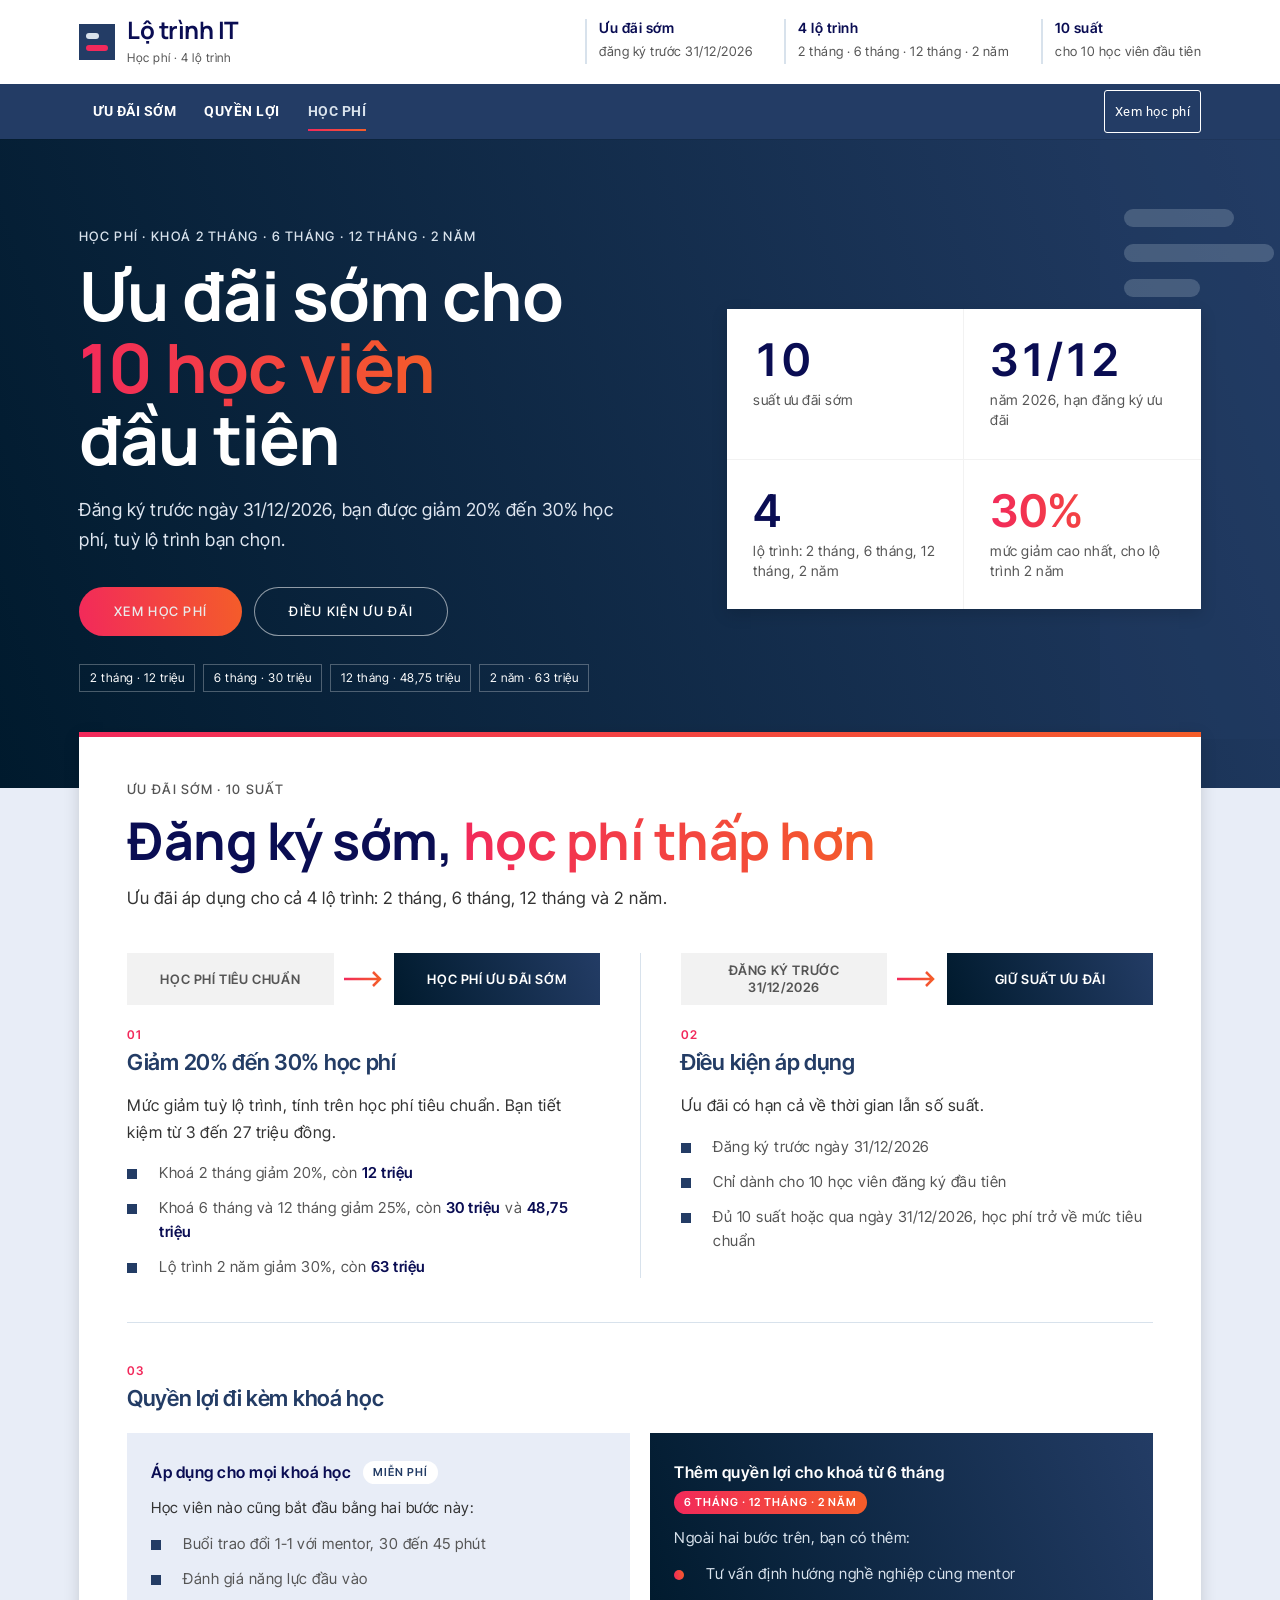
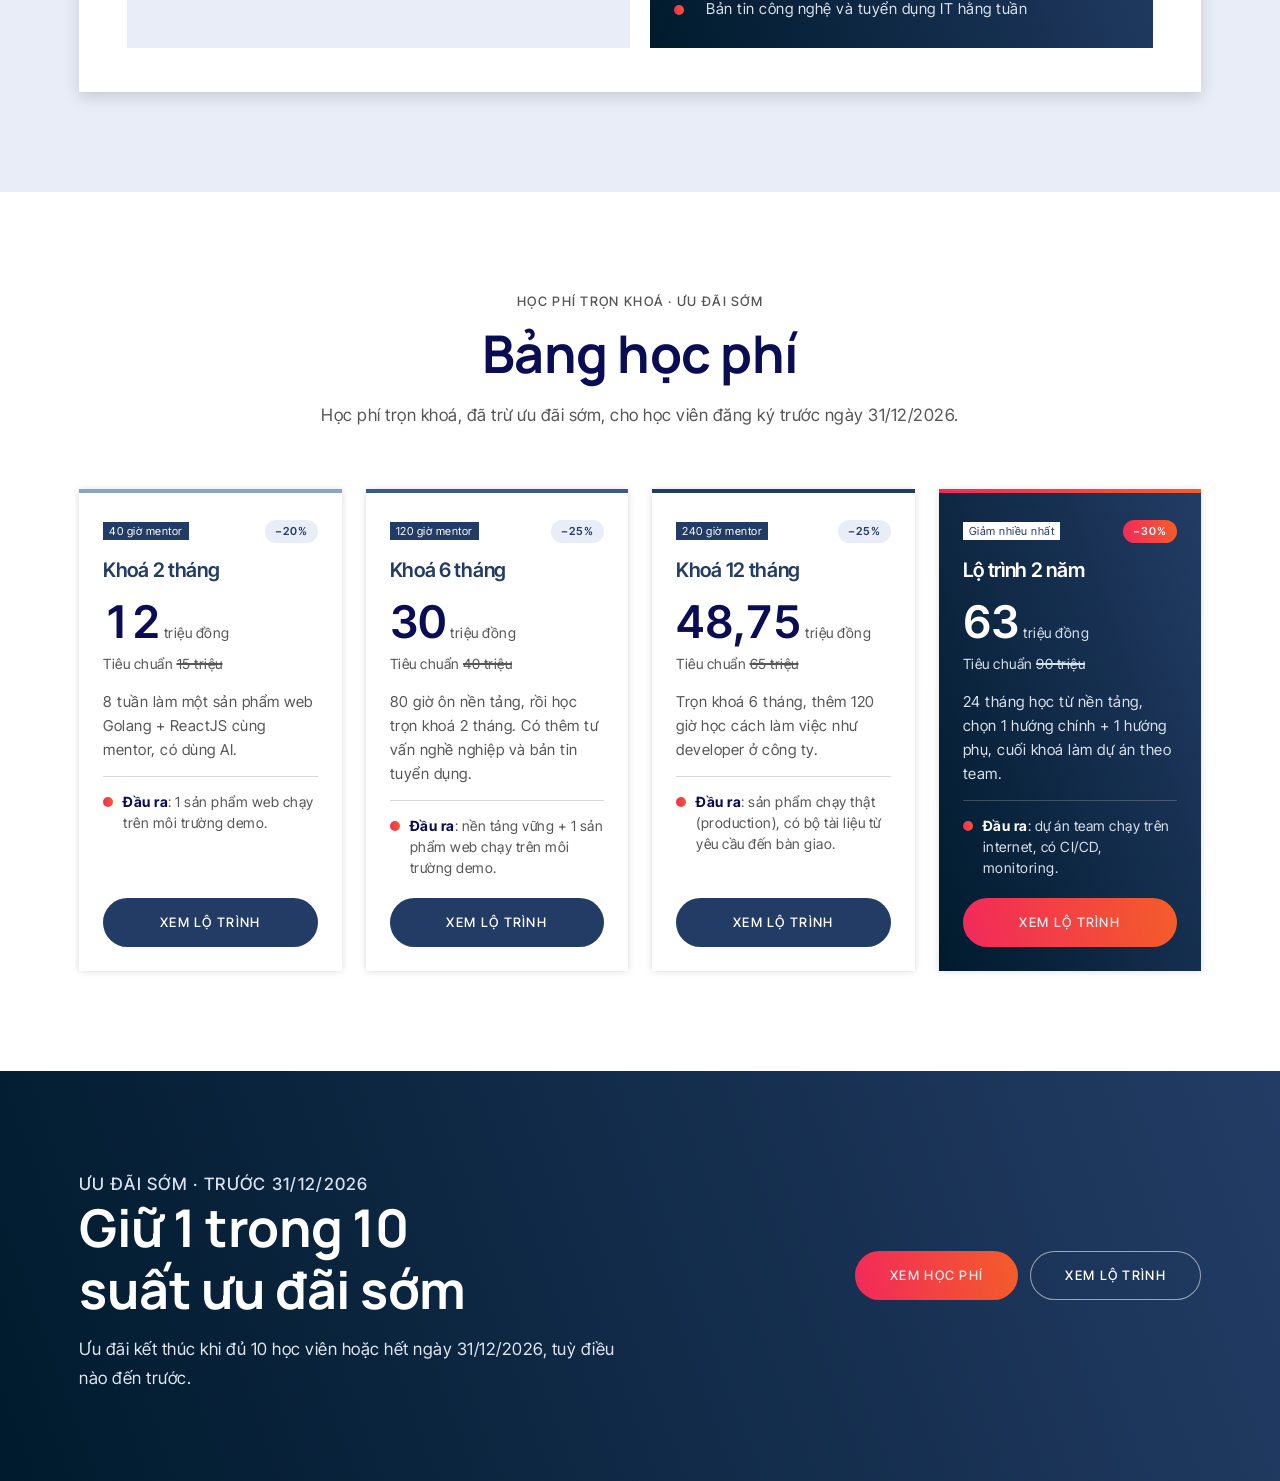
==== public/hoc-phi-530f586a.html @ 20bb2f8a "feat(site): add unlisted early-bird pricing page Pricing page for the four courses with early-bird t" ====
<!doctype html>
<html lang="vi">
<head>
<meta charset="utf-8">
<meta name="viewport" content="width=device-width,initial-scale=1,viewport-fit=cover">
<meta name="robots" content="noindex,nofollow,noarchive,nosnippet">
<meta name="referrer" content="no-referrer">
<title>Học phí các khoá học · UpNext</title>
<meta name="description" content="Học phí 4 lộ trình đào tạo IT và ưu đãi sớm cho 10 học viên đầu tiên đăng ký trước 31/12/2026.">
<meta name="theme-color" content="#233c65">
<link rel="icon" href="data:image/svg+xml,%3Csvg xmlns='http://www.w3.org/2000/svg' viewBox='0 0 32 32'%3E%3Crect width='32' height='32' fill='%23233c65'/%3E%3Crect x='7' y='19' width='18' height='6' rx='3' fill='%23f2295b'/%3E%3Crect x='7' y='8' width='11' height='6' rx='3' fill='%23d8e2ec'/%3E%3C/svg%3E">
<link rel="preconnect" href="https://fonts.googleapis.com">
<link rel="preconnect" href="https://fonts.gstatic.com" crossorigin>
<link rel="stylesheet" href="https://fonts.googleapis.com/css2?family=Inter+Tight:wght@400;500;600;700&family=Manrope:wght@700&family=Roboto:wght@400;700&display=swap">
<link rel="stylesheet" href="assets/site.css">
<link rel="stylesheet" href="assets/pricing.css">
</head>
<body>
<a class="skip" href="#noi-dung">Bỏ qua đến nội dung</a>

<div class="brand"><div class="wrap">
  <a class="wordmark" href="#top" aria-label="Học phí, về đầu trang">
    <svg class="mk" viewBox="0 0 36 36" aria-hidden="true"><rect width="36" height="36" fill="#233c65"/><rect x="7" y="9" width="13" height="6" rx="3" fill="#d8e2ec"/><rect x="7" y="21" width="22" height="6" rx="3" fill="#f2295b"/></svg>
    <div><b>Lộ trình IT</b><span>Học phí · 4 lộ trình</span></div>
  </a>
  <div class="brand-info">
    <div class="info"><b>Ưu đãi sớm</b><span>đăng ký trước 31/12/2026</span></div>
    <div class="info"><b>4 lộ trình</b><span>2 tháng · 6 tháng · 12 tháng · 2 năm</span></div>
    <div class="info"><b>10 suất</b><span>cho 10 học viên đầu tiên</span></div>
  </div>
</div></div>

<nav class="main" aria-label="Mục lục"><div class="wrap">
  <div class="nav-scroll"><a href="#uu-dai">Ưu đãi sớm</a><a href="#quyen-loi">Quyền lợi</a><a href="#bang-gia">Học phí</a></div>
  <a class="btn-outline" href="#bang-gia">Xem học phí</a>
</div></nav>

<main id="noi-dung">
<header class="hero on-dark" id="top">
  <svg class="hero-art" viewBox="0 0 520 600" preserveAspectRatio="xMaxYMid slice" aria-hidden="true">
    <rect x="300" y="0" width="200" height="600" fill="#233c65" opacity=".55"/>
    <rect x="324" y="70" width="110" height="18" rx="9" fill="#d8e2ec" opacity=".35"/>
    <rect x="324" y="105" width="150" height="18" rx="9" fill="#d8e2ec" opacity=".35"/>
    <rect x="324" y="140" width="76" height="18" rx="9" fill="#d8e2ec" opacity=".35"/>
  </svg>
  <div class="wrap">
    <div class="reveal">
      <p class="eyebrow">Học phí · Khoá 2 tháng · 6 tháng · 12 tháng · 2 năm</p>
      <h1>Ưu đãi sớm cho <em>10&nbsp;học&nbsp;viên</em> đầu tiên</h1>
      <p class="lead">Đăng ký trước ngày 31/12/2026, bạn được giảm 20% đến 30% học phí, tuỳ lộ trình bạn chọn.</p>
      <div class="hero-cta">
        <a class="btn btn-primary" href="#bang-gia">Xem học phí</a>
        <a class="btn btn-ghost" href="#uu-dai">Điều kiện ưu đãi</a>
      </div>
      <div class="hero-meta"><span class="chip">2 tháng · 12 triệu</span><span class="chip">6 tháng · 30 triệu</span><span class="chip">12 tháng · 48,75 triệu</span><span class="chip">2 năm · 63 triệu</span></div>
    </div>
    <div class="stats reveal">
      <div class="stat"><b>10</b><span>suất ưu đãi sớm</span></div>
      <div class="stat"><b>31/12</b><span>năm 2026, hạn đăng ký ưu đãi</span></div>
      <div class="stat"><b>4</b><span>lộ trình: 2 tháng, 6 tháng, 12 tháng, 2 năm</span></div>
      <div class="stat gate"><b>30%</b><span>mức giảm cao nhất, cho lộ trình 2 năm</span></div>
    </div>
  </div>
</header>

<section id="uu-dai" class="value-sec"><div class="wrap">
  <svg width="0" height="0" style="position:absolute" aria-hidden="true"><defs><linearGradient id="shift-grad" x1="0" x2="1"><stop offset="0" stop-color="#f2295b"/><stop offset="1" stop-color="#f45d29"/></linearGradient></defs></svg>
  <div class="value-panel reveal">
    <header class="value-head"><p class="eyebrow">Ưu đãi sớm · 10 suất</p><h2>Đăng ký sớm, <em>học phí thấp hơn</em></h2><p class="sub">Ưu đãi áp dụng cho cả 4 lộ trình: 2 tháng, 6 tháng, 12 tháng và 2 năm.</p></header>
    <div class="value-grid">
      <article class="value">
        <p class="shift"><span class="from">Học phí tiêu chuẩn</span><span class="sr-only"> chuyển sang </span><svg class="shift-arrow" viewBox="0 0 40 16" aria-hidden="true"><path d="M0 8h36M29 1l7 7-7 7" fill="none" stroke="url(#shift-grad)" stroke-width="2.5"/></svg><span class="to">Học phí ưu đãi sớm</span></p>
        <h3><span class="no">01</span>Giảm 20% đến 30% học phí</h3>
        <p>Mức giảm tuỳ lộ trình, tính trên học phí tiêu chuẩn. Bạn tiết kiệm từ 3 đến 27 triệu đồng.</p>
        <ul class="checks">
          <li><span>Khoá 2 tháng giảm 20%, còn <b>12 triệu</b></span></li>
          <li><span>Khoá 6 tháng và 12 tháng giảm 25%, còn <b>30 triệu</b> và <b>48,75 triệu</b></span></li>
          <li><span>Lộ trình 2 năm giảm 30%, còn <b>63 triệu</b></span></li>
        </ul></article>
      <article class="value">
        <p class="shift"><span class="from">Đăng ký trước 31/12/2026</span><span class="sr-only"> chuyển sang </span><svg class="shift-arrow" viewBox="0 0 40 16" aria-hidden="true"><path d="M0 8h36M29 1l7 7-7 7" fill="none" stroke="url(#shift-grad)" stroke-width="2.5"/></svg><span class="to">Giữ suất ưu đãi</span></p>
        <h3><span class="no">02</span>Điều kiện áp dụng</h3>
        <p>Ưu đãi có hạn cả về thời gian lẫn số suất.</p>
        <ul class="checks">
          <li><span>Đăng ký trước ngày 31/12/2026</span></li>
          <li><span>Chỉ dành cho 10 học viên đăng ký đầu tiên</span></li>
          <li><span>Đủ 10 suất hoặc qua ngày 31/12/2026, học phí trở về mức tiêu chuẩn</span></li>
        </ul></article>
    </div>
    <div class="value-perks" id="quyen-loi">
      <h3><span class="no">03</span>Quyền lợi đi kèm khoá học</h3>
      <div class="perk-grid">
        <article class="perk">
          <p class="perk-k">Áp dụng cho mọi khoá học<span class="perk-tag">Miễn phí</span></p>
          <p>Học viên nào cũng bắt đầu bằng hai bước này:</p>
          <ul class="checks">
            <li><span>Buổi trao đổi 1-1 với mentor, 30 đến 45 phút</span></li>
            <li><span>Đánh giá năng lực đầu vào</span></li>
          </ul></article>
        <article class="perk perk-plus">
          <p class="perk-k">Thêm quyền lợi cho khoá từ 6 tháng<span class="perk-tag">6 tháng · 12 tháng · 2 năm</span></p>
          <p>Ngoài hai bước trên, bạn có thêm:</p>
          <ul class="checks">
            <li><span>Tư vấn định hướng nghề nghiệp cùng mentor</span></li>
            <li><span>Bản tin công nghệ và tuyển dụng IT hằng tuần</span></li>
          </ul></article>
      </div>
    </div>
  </div>
</div></section>

<section id="bang-gia"><div class="wrap">
  <header class="sec-head reveal"><p class="eyebrow">Học phí trọn khoá · Ưu đãi sớm</p><h2>Bảng học phí</h2><p class="sub">Học phí trọn khoá, đã trừ ưu đãi sớm, cho học viên đăng ký trước ngày 31/12/2026.</p></header>
  <div class="grid4">
    <article class="card phase price-card reveal"><span class="idx"></span>
      <div class="top"><span class="tag">40 giờ mentor</span><span class="perk-tag save">−20%</span></div>
      <h3>Khoá 2 tháng</h3>
      <p class="hrs"><span class="sr-only">Học phí ưu đãi sớm: </span>12<small> triệu đồng</small></p>
      <p class="was">Tiêu chuẩn <s>15 triệu</s></p>
      <p class="out">8 tuần làm một sản phẩm web Golang + ReactJS cùng mentor, có dùng AI.</p>
      <p class="gate"><i class="gate-dot"></i><span><b>Đầu ra</b>: 1 sản phẩm web chạy trên môi trường demo.</span></p>
      <a class="btn btn-navy" href="/2-thang">Xem lộ trình</a>
    </article>
    <article class="card phase price-card reveal"><span class="idx"></span>
      <div class="top"><span class="tag">120 giờ mentor</span><span class="perk-tag save">−25%</span></div>
      <h3>Khoá 6 tháng</h3>
      <p class="hrs"><span class="sr-only">Học phí ưu đãi sớm: </span>30<small> triệu đồng</small></p>
      <p class="was">Tiêu chuẩn <s>40 triệu</s></p>
      <p class="out">80 giờ ôn nền tảng, rồi học trọn khoá 2 tháng. Có thêm tư vấn nghề nghiệp và bản tin tuyển dụng.</p>
      <p class="gate"><i class="gate-dot"></i><span><b>Đầu ra</b>: nền tảng vững + 1 sản phẩm web chạy trên môi trường demo.</span></p>
      <a class="btn btn-navy" href="/6-thang">Xem lộ trình</a>
    </article>
    <article class="card phase price-card reveal"><span class="idx"></span>
      <div class="top"><span class="tag">240 giờ mentor</span><span class="perk-tag save">−25%</span></div>
      <h3>Khoá 12 tháng</h3>
      <p class="hrs"><span class="sr-only">Học phí ưu đãi sớm: </span>48,75<small> triệu đồng</small></p>
      <p class="was">Tiêu chuẩn <s>65 triệu</s></p>
      <p class="out">Trọn khoá 6 tháng, thêm 120 giờ học cách làm việc như developer ở công ty.</p>
      <p class="gate"><i class="gate-dot"></i><span><b>Đầu ra</b>: sản phẩm chạy thật (production), có bộ tài liệu từ yêu cầu đến bàn giao.</span></p>
      <a class="btn btn-navy" href="/12-thang">Xem lộ trình</a>
    </article>
    <article class="card phase price-card best reveal"><span class="idx"></span>
      <div class="top"><span class="tag">Giảm nhiều nhất</span><span class="perk-tag save">−30%</span></div>
      <h3>Lộ trình 2 năm</h3>
      <p class="hrs"><span class="sr-only">Học phí ưu đãi sớm: </span>63<small> triệu đồng</small></p>
      <p class="was">Tiêu chuẩn <s>90 triệu</s></p>
      <p class="out">24 tháng học từ nền tảng, chọn 1 hướng chính + 1 hướng phụ, cuối khoá làm dự án theo team.</p>
      <p class="gate"><i class="gate-dot"></i><span><b>Đầu ra</b>: dự án team chạy trên internet, có CI/CD, monitoring.</span></p>
      <a class="btn btn-primary" href="/">Xem lộ trình</a>
    </article>
  </div>
</div></section>


<section class="cta on-dark"><div class="wrap">
  <div class="reveal">
    <p class="eyebrow" style="color:var(--surface-blue-100)">Ưu đãi sớm · Trước 31/12/2026</p>
    <h2>Giữ 1 trong 10 suất ưu đãi sớm</h2>
    <p>Ưu đãi kết thúc khi đủ 10 học viên hoặc hết ngày 31/12/2026, tuỳ điều nào đến trước.</p>
  </div>
  <div class="hero-cta reveal">
    <a class="btn btn-primary" href="#bang-gia">Xem học phí</a>
    <a class="btn btn-ghost" href="/">Xem lộ trình</a>
  </div>
</div></section>
</main>

<script src="assets/site.js"></script>
</body>
</html>
---- public/assets/site.css ----
/* ===== UpNext design tokens (upnext.vn, captured 28 Sep 2026) ===== */
:root{
  --navy-900:#0a0d53; --navy-700:#233c65; --navy-deep:#001a2d; --navy-overlay:rgba(35,60,101,.7);
  --accent-orange:#f45d29; --accent-crimson:#f2295b;
  --slate-600:#4b5863; --gray-800:#333333; --gray-600:#555555; --gray-500:#777777; --gray-300:#c4c4c4; --gray-200:#d8d8d8;
  --surface-0:#ffffff; --surface-50:#f5f5f5; --surface-100:#f2f2f2; --surface-blue-50:#e8edf7; --surface-blue-100:#d8e2ec; --surface-dark:#23282d;
  --on-accent:#eaeaea;
  --gradient-accent:linear-gradient(260deg,var(--accent-orange) 0%,var(--accent-crimson) 100%);
  --gradient-navy:linear-gradient(250deg,var(--navy-700) 0%,var(--navy-deep) 100%);
  --shadow-card:0 0 7px 0 rgba(0,0,0,.15); --shadow-card-strong:0 0 7px 0 rgba(0,0,0,.2); --shadow-float:0 5px 15px 0 rgba(0,0,0,.15);
  --space-1:2px; --space-2:6px; --space-3:10px; --space-4:18px; --space-5:24px; --space-6:35px; --space-7:60px; --space-8:100px;
  --radius-sm:3px; --radius-pill:50px;
  --font-sans:"Inter Tight",system-ui,sans-serif; --font-display:Manrope,"Inter Tight",sans-serif; --font-ui:Roboto,Arial,sans-serif;
  /* derived: mid-navy for stage 2 bars, between navy-700 and surface-blue-100 */
  --navy-500:#3d5a8a; --navy-300:#8aa4c8;
  --nav-h:55px;
  color-scheme:light;
}
*,*::before,*::after{box-sizing:border-box}
html{scroll-behavior:smooth;scroll-padding-top:calc(var(--nav-h) + 12px);-webkit-text-size-adjust:100%}
@media (prefers-reduced-motion:reduce){html{scroll-behavior:auto}}
body{margin:0;background:var(--surface-0);color:var(--gray-600);font-family:var(--font-sans);font-size:16px;line-height:1.7;letter-spacing:.5px;-webkit-font-smoothing:antialiased}
img,svg{display:block}
a{color:inherit}
h1,h2,h3,h4{margin:0;color:var(--navy-900);text-wrap:balance}
p,ul,ol{margin:0}
ul,ol{padding:0;list-style:none}
.wrap{max-width:1170px;margin:0 auto;padding-inline:24px}
.num{font-variant-numeric:tabular-nums}
.skip{position:absolute;left:-9999px;top:8px;z-index:50;background:var(--navy-900);color:#fff;padding:10px 16px;text-decoration:none}
.skip:focus{left:16px}
:focus-visible{outline:2px solid var(--navy-700);outline-offset:3px}

/* ===== type ===== */
.eyebrow{font-size:13px;line-height:1.4;letter-spacing:1.3px;text-transform:uppercase;font-weight:500;color:var(--gray-600)}
h2{font-family:var(--font-display);font-weight:700;font-size:clamp(32px,4.6vw,52px);line-height:1.2;letter-spacing:-.5px}
h3{font-size:20px;line-height:26px;font-weight:600;letter-spacing:-.3px;color:var(--navy-700)}
h3 .no{display:block;font-size:12px;line-height:1.4;letter-spacing:1.3px;font-weight:600;color:var(--accent-crimson);margin-bottom:4px}

/* ===== buttons (design-system Button) ===== */
.btn{display:inline-flex;align-items:center;justify-content:center;gap:10px;min-height:48px;border:0;cursor:pointer;text-decoration:none;font-family:var(--font-sans);font-size:13px;line-height:13px;font-weight:500;letter-spacing:1.3px;text-transform:uppercase;padding:var(--space-4) var(--space-6);border-radius:var(--radius-pill);transition:filter .2s,background-color .2s,color .2s,box-shadow .2s}
.btn-primary{color:var(--on-accent);background-color:var(--navy-700);background-image:var(--gradient-accent)}
.btn-primary:hover{filter:brightness(1.06)}
.btn-navy{color:var(--surface-0);background:var(--navy-700)}
.btn-navy:hover{background:var(--navy-900)}
.btn-ghost{color:var(--surface-0);background:transparent;box-shadow:inset 0 0 0 1px rgba(255,255,255,.55)}
.btn-ghost:hover{background:var(--surface-0);color:var(--navy-700)}
.on-dark :focus-visible{outline-color:var(--surface-0)}

/* ===== header stack: utility bar -> brand row -> navy menu ===== */
.util{background:var(--surface-50);font-size:12px;line-height:1.5;color:var(--gray-600)}
.util .wrap{display:flex;justify-content:space-between;gap:6px 16px;padding-block:7px;flex-wrap:wrap}
.brand{background:var(--surface-0)}
.brand .wrap{display:flex;align-items:center;justify-content:space-between;gap:24px;padding-block:18px}
.wordmark{display:flex;align-items:center;gap:12px;text-decoration:none}
.wordmark .mk{width:36px;height:36px}
.wordmark b{font-family:var(--font-display);font-weight:700;font-size:24px;letter-spacing:-.5px;color:var(--navy-900);line-height:1}
.wordmark span{display:block;font-size:12px;color:var(--gray-600);letter-spacing:.5px;margin-top:4px;line-height:1.2}
.brand-info{display:flex;gap:32px}
.info{border-left:2px solid var(--surface-blue-100);padding-left:12px}
.info b{display:block;font-size:14px;color:var(--navy-900);font-weight:600;line-height:1.3}
.info span{font-size:13px;color:var(--gray-600);line-height:1.3}
nav.main{position:sticky;top:0;z-index:20;background:var(--navy-700);box-shadow:0 1px 0 rgba(0,0,0,.08)}
nav.main .wrap{display:flex;align-items:center;gap:8px;min-height:var(--nav-h)}
.nav-scroll{display:flex;overflow-x:auto;scrollbar-width:none;flex:1;min-width:0;-webkit-mask-image:linear-gradient(90deg,#000 calc(100% - 28px),transparent);mask-image:linear-gradient(90deg,#000 calc(100% - 28px),transparent)}
.nav-scroll::-webkit-scrollbar{display:none}
.nav-scroll a{position:relative;font-family:var(--font-ui);font-weight:700;font-size:14px;line-height:27.2px;letter-spacing:.5px;text-transform:uppercase;color:var(--surface-0);text-decoration:none;padding:14px 14px;white-space:nowrap}
.nav-scroll a::after{content:"";position:absolute;left:14px;right:14px;bottom:8px;height:2px;background:var(--gradient-accent);transform:scaleX(0);transform-origin:left;transition:transform .2s}
.nav-scroll a:hover,.nav-scroll a[aria-current]{color:var(--surface-blue-100)}
.nav-scroll a[aria-current]::after{transform:scaleX(1)}
.nav-scroll a:focus-visible{outline:2px solid var(--surface-0);outline-offset:-4px}
.btn-outline{flex:none;font-family:var(--font-ui);font-size:13px;line-height:27.2px;letter-spacing:.5px;color:var(--surface-0);text-decoration:none;border:1px solid var(--surface-0);border-radius:var(--radius-sm);padding:7px var(--space-3);transition:background-color .2s,color .2s}
.btn-outline:hover{background:var(--surface-0);color:var(--navy-700)}
.btn-outline:focus-visible{outline-color:var(--surface-0)}

/* ===== hero ===== */
.hero{position:relative;background:var(--gradient-navy);color:#fff;overflow:hidden}
.hero-art{position:absolute;right:-40px;top:0;bottom:0;width:520px;pointer-events:none;opacity:.6}
.hero .wrap{position:relative;display:grid;grid-template-columns:1.25fr 1fr;gap:56px;align-items:center;padding-block:88px 96px}
.hero .eyebrow{color:var(--surface-blue-100)}
.hero h1{font-family:var(--font-display);font-weight:700;color:#fff;font-size:clamp(40px,6.2vw,68px);line-height:1.06;letter-spacing:-1px;margin-top:14px}
.hero h1 em{font-style:normal;background:var(--gradient-accent);-webkit-background-clip:text;background-clip:text;color:transparent}
.hero .lead{max-width:56ch;color:#dfe6f0;font-size:18px;line-height:1.65;margin-top:20px}
.hero-cta{display:flex;flex-wrap:wrap;gap:12px;margin-top:32px}
.hero-meta{display:flex;flex-wrap:wrap;gap:8px;margin-top:28px}
.chip{font-size:12px;line-height:1;letter-spacing:.5px;color:var(--surface-0);border:1px solid rgba(255,255,255,.28);padding:7px 10px}
.stats{display:grid;grid-template-columns:1fr 1fr;background:var(--surface-0);box-shadow:var(--shadow-float)}
.stat{padding:28px 26px;display:grid;gap:8px;align-content:start}
.stat:nth-child(odd){border-right:1px solid var(--surface-100)}
.stat:nth-child(-n+2){border-bottom:1px solid var(--surface-100)}
.stat b{font-size:45px;line-height:1;font-weight:600;letter-spacing:.5px;color:var(--navy-900);font-variant-numeric:tabular-nums}
.stat span{font-size:14px;line-height:1.45;color:var(--gray-600)}
.stat.gate b{background:var(--gradient-accent);-webkit-background-clip:text;background-clip:text;color:transparent}

/* ===== sections ===== */
section{padding-block:var(--space-8)}
section.tint{background:var(--surface-blue-50)}
section.band{background:var(--surface-100)}
.sec-head{text-align:center;display:grid;gap:12px;margin-bottom:var(--space-7)}
.sec-head .sub{max-width:66ch;margin:4px auto 0;font-size:17px}
.card{background:var(--surface-0);box-shadow:var(--shadow-card);padding:var(--space-5)}
.card > h3 + *{margin-top:14px}
.grid2{display:grid;grid-template-columns:1fr 1fr;gap:var(--space-5)}
.grid3{display:grid;grid-template-columns:repeat(3,1fr);gap:var(--space-5)}
.stack-col{display:grid;gap:var(--space-5);align-content:start}
.mt{margin-top:var(--space-5)}
.note{padding:14px 18px;background:var(--surface-blue-50);font-size:15px;line-height:1.6;color:var(--navy-700);display:flex;gap:12px}
.note::before{content:"";flex:none;width:6px;height:6px;margin-top:9px;background:var(--navy-700)}
.note b{color:var(--navy-900)}
section.tint .note{background:var(--surface-0);box-shadow:var(--shadow-card)}
.lead-note{max-width:820px;margin:0 auto var(--space-5)}

/* principles */
.pillars{display:grid;grid-template-columns:repeat(3,1fr);gap:var(--space-5)}
.pillar{display:grid;gap:14px;align-content:start;padding:28px var(--space-5);position:relative;transition:box-shadow .2s,transform .2s}
.pillar::before{content:"";position:absolute;inset:0 0 auto 0;height:4px;background:var(--navy-700)}
.pillar:hover{box-shadow:var(--shadow-card-strong);transform:translateY(-2px)}
.pillar p{font-size:15px;line-height:1.6}

/* gantt */
.gantt{position:relative}
.g-axis,.g-row{display:grid;grid-template-columns:180px 1fr;align-items:center}
.ticks{position:relative;height:52px;border-bottom:1px solid var(--gray-200)}
.ticks span{position:absolute;bottom:4px;transform:translateX(-50%);font-size:12px;color:var(--gray-600)}
.ticks span.first{transform:none}.ticks span.last{transform:translateX(-100%)}
.gate-lbl{position:absolute;top:2px;transform:translateX(-50%);font-size:11px;line-height:18px;font-weight:600;letter-spacing:.5px;text-transform:uppercase;color:#fff;background:var(--navy-900);padding:0 7px;white-space:nowrap}
.gate-lbl::after{content:"";position:absolute;left:50%;top:100%;width:2px;height:8px;margin-left:-1px;background:var(--accent-crimson)}
.gate-lbl.last{transform:translateX(-100%)}.gate-lbl.last::after{left:auto;right:0}
.g-row{min-height:50px;border-bottom:1px dashed var(--surface-blue-100)}
.g-row.sep{border-top:1px solid var(--gray-200)}
.lab{font-size:14px;font-weight:600;color:var(--navy-900);line-height:1.3;padding:8px 12px 8px 0}
.lab small{display:block;font-weight:400;color:var(--gray-600);font-size:12px;margin-top:2px}
.g-track{position:relative;height:50px}
.g-track .gl{position:absolute;top:0;bottom:0;border-left:2px solid var(--accent-crimson)}
.g-track .gl.end{margin-left:-2px}
.bar{position:absolute;top:12px;height:26px;background:var(--navy-700);color:#fff;font-size:12px;line-height:26px;font-weight:500;padding:0 9px;white-space:nowrap;overflow:hidden;text-overflow:ellipsis;z-index:1}
.bar.p2{background:var(--navy-500)}.bar.p3{background:var(--navy-900)}
.bar.lite{background:var(--surface-blue-100);color:var(--navy-900)}
.bar.mid{background:var(--navy-300);color:var(--navy-900)}
.legend{display:flex;flex-wrap:wrap;gap:10px 22px;margin-top:22px;font-size:13px;color:var(--gray-600)}
.legend span{display:inline-flex;align-items:center;gap:8px}
.legend i{display:inline-block;width:14px;height:14px}

/* stage cards */
.phases{display:grid;grid-template-columns:repeat(3,1fr);gap:var(--space-5);margin-top:var(--space-7)}
.phase{display:flex;flex-direction:column;gap:14px;position:relative;padding-top:30px}
.phase .btn{margin-top:auto}
.phase .idx{position:absolute;top:-1px;left:0;right:0;height:4px;background:var(--navy-700)}
.phase:nth-child(2) .idx{background:var(--navy-500)}.phase:nth-child(3) .idx{background:var(--navy-900)}
.phase .top{display:flex;justify-content:space-between;align-items:baseline;gap:10px}
.tag{display:inline-block;font-size:11px;line-height:14px;letter-spacing:.5px;color:#fff;background:var(--navy-700);padding:var(--space-1) var(--space-2)}
.phase .hrs{font-size:32px;line-height:1;font-weight:600;color:var(--navy-900);font-variant-numeric:tabular-nums}
.phase .hrs small{font-size:13px;color:var(--gray-600);font-weight:400}
.phase .out{font-size:15px;line-height:1.6}
.phase .gate{display:flex;gap:10px;border-top:1px solid var(--gray-200);padding-top:14px;margin-bottom:6px;font-size:14px;line-height:1.5}
.phase .gate b{color:var(--navy-900)}
.gate-dot{flex:none;width:10px;height:10px;margin-top:6px;border-radius:50%;background:var(--gradient-accent)}

/* tables -> cards on mobile */
.tbl{box-shadow:var(--shadow-card);background:var(--surface-0)}
table{width:100%;border-collapse:collapse;font-size:15px;line-height:1.55}
th{font-family:var(--font-ui);font-size:12px;letter-spacing:.5px;text-transform:uppercase;text-align:left;color:#fff;background:var(--navy-700);padding:13px 18px;font-weight:700}
td{padding:15px 18px;border-bottom:1px solid var(--surface-100);vertical-align:top}
tr:last-child td{border-bottom:0}
td:first-child{font-weight:600;color:var(--navy-900)}

/* tabs */
.tabs{display:flex;gap:10px;justify-content:center;flex-wrap:wrap;margin-bottom:28px}
.tab{font-family:var(--font-sans);font-size:13px;font-weight:500;letter-spacing:1.3px;text-transform:uppercase;border:0;cursor:pointer;min-height:48px;padding:14px 26px;border-radius:var(--radius-pill);background:var(--surface-0);color:var(--navy-700);box-shadow:var(--shadow-card);transition:background-color .2s,color .2s}
.tab:hover{background:var(--surface-blue-50)}
.tab[aria-selected="true"]{background:var(--navy-700);color:#fff}
.spec{padding:28px}
.spec .no{display:block;font-size:12px;line-height:1.4;letter-spacing:1.3px;font-weight:600;color:var(--accent-crimson);margin-bottom:10px;text-transform:uppercase}

/* lists */
.checks{display:grid;gap:12px}
.checks li{display:grid;grid-template-columns:20px 1fr;gap:12px;font-size:15px;line-height:1.55}
.checks li::before{content:"";width:10px;height:10px;margin-top:8px;background:var(--navy-700)}
.checks b{color:var(--navy-900);font-weight:600}
.checks.two{grid-template-columns:1fr 1fr;gap:12px 32px}

/* outcomes */
.outcome{position:relative;overflow:hidden;padding:28px}
.outcome::before{content:"";position:absolute;inset:0 0 auto 0;height:4px;background:var(--gradient-accent)}
.outcome .k{font-size:12px;letter-spacing:1.3px;text-transform:uppercase;font-weight:600;color:var(--accent-crimson)}
.outcome h3{margin-top:6px}
.outcome .checks li::before{border-radius:50%;background:var(--gradient-accent)}

/* cross-cutting skills */
.skills{display:grid;grid-template-columns:repeat(4,1fr);gap:var(--space-5)}
.skill{background:var(--surface-0);box-shadow:var(--shadow-card);padding:var(--space-5);display:grid;gap:12px;align-content:start}
.skill-lvl{display:flex;gap:4px;align-items:flex-end;height:22px}
.skill-lvl i{width:10px;background:var(--surface-blue-100)}
.skill-lvl i:nth-child(1){height:10px}.skill-lvl i:nth-child(2){height:16px}.skill-lvl i:nth-child(3){height:22px}
.skill-lvl i.on{background:var(--navy-700)}
.skill h3{font-size:18px;line-height:1.3}
.stage{font-size:14px;line-height:1.5;border-top:1px solid var(--surface-100);padding-top:12px}
.stage b{display:block;font-size:11px;letter-spacing:1px;text-transform:uppercase;font-weight:600;color:var(--navy-700);margin-bottom:2px}

/* closing CTA */
.cta{background:var(--gradient-navy);color:#fff;padding-block:88px}
.cta .wrap{display:grid;grid-template-columns:1.3fr 1fr;gap:40px;align-items:center}
.cta h2{color:#fff}
.cta p{color:#dfe6f0;font-size:17px;margin-top:14px;max-width:56ch}
.cta .hero-cta{justify-content:flex-end;margin-top:0}

/* program switcher: one page, one view per roadmap */
.prog{background:var(--navy-900);color:#fff}
.prog .wrap{display:flex;align-items:center;gap:14px;min-height:52px}
.prog-lbl{flex:none;font-size:12px;letter-spacing:1.3px;text-transform:uppercase;font-weight:500;color:var(--surface-blue-100)}
.prog-list{display:flex;gap:8px;overflow-x:auto;scrollbar-width:none;flex:1;min-width:0;padding-block:8px}
.prog-list::-webkit-scrollbar{display:none}
.prog-list a{flex:none;font-size:13px;line-height:1;font-weight:500;letter-spacing:.8px;text-transform:uppercase;color:#fff;text-decoration:none;padding:10px 16px;border-radius:var(--radius-pill);box-shadow:inset 0 0 0 1px rgba(255,255,255,.3);transition:background-color .2s,box-shadow .2s}
.prog-list a:hover{background:rgba(255,255,255,.1)}
.prog-list a[aria-current]{background-image:var(--gradient-accent);box-shadow:none}
.prog-list a small{font-size:11px;letter-spacing:.5px;text-transform:none;opacity:.8;margin-left:4px}
.prog :focus-visible{outline-color:var(--surface-0)}
#modules{display:none}
/* gate labels that sit close together: one grows left of its line, the next grows right */
.gate-lbl.first{transform:none}.gate-lbl.first::after{left:0;margin-left:0}

/* communication patterns, admission steps */
.grid4{display:grid;grid-template-columns:repeat(4,1fr);gap:var(--space-5)}
.pattern{display:grid;gap:10px;align-content:start}
.pattern .k{font-size:12px;letter-spacing:1.3px;text-transform:uppercase;font-weight:600;color:var(--accent-crimson)}
.pattern p{font-size:15px;line-height:1.6}
.pattern p b{color:var(--navy-900)}
.step{display:grid;gap:10px;align-content:start;padding:28px var(--space-5)}
.step .n{font-size:40px;line-height:1;font-weight:600;color:var(--navy-900);font-variant-numeric:tabular-nums}
.step:last-child .n{background:var(--gradient-accent);-webkit-background-clip:text;background-clip:text;color:transparent}
.step p{font-size:15px;line-height:1.6}
td a{color:var(--navy-700);font-weight:600}
/* value section: white panel lifted over the hero, framed as "from -> to" shifts */
.value-sec{padding-top:0;background:var(--surface-blue-50)}
.value-panel{position:relative;z-index:2;margin-top:-56px;background:var(--surface-0);box-shadow:var(--shadow-float);padding:48px 48px 44px}
.value-panel::before{content:"";position:absolute;inset:0 0 auto 0;height:5px;background:var(--gradient-accent)}
.value-head{display:grid;gap:12px;max-width:760px;margin-bottom:40px}
.value-head h2 em{font-style:normal;background:var(--gradient-accent);-webkit-background-clip:text;background-clip:text;color:transparent}
.value-head .sub{font-size:17px;color:var(--gray-800)}
.value-grid{display:grid;grid-template-columns:1fr 1fr}
.value{display:grid;gap:16px;align-content:start;padding-right:40px}
.value + .value{padding:0 0 0 40px;border-left:1px solid var(--surface-blue-100)}
.value h3{font-size:22px;line-height:1.3}
.value > p:not(.shift){font-size:16px;line-height:1.65;color:var(--gray-800)}
.value-perks{display:grid;gap:20px;margin-top:44px;padding-top:40px;border-top:1px solid var(--surface-blue-100)}
.value-perks h3{font-size:22px;line-height:1.3}
.perk-grid{display:grid;grid-template-columns:1fr 1fr;gap:20px}
.perk{display:grid;gap:12px;align-content:start;padding:28px var(--space-5);background:var(--surface-blue-50)}
.perk > p:not(.perk-k){font-size:15px;line-height:1.6;color:var(--gray-800)}
.perk-k{display:flex;flex-wrap:wrap;align-items:center;gap:8px 12px;font-size:16px;line-height:1.4;font-weight:600;color:var(--navy-900)}
.perk-tag{font-size:11px;line-height:1;letter-spacing:1px;text-transform:uppercase;font-weight:600;padding:6px 10px;border-radius:var(--radius-pill);background:var(--surface-0);color:var(--navy-700)}
.perk-plus{background:var(--gradient-navy);color:var(--surface-blue-100)}
.perk-plus .perk-k,.perk-plus .checks b{color:#fff}
.perk-plus > p:not(.perk-k){color:var(--surface-blue-100)}
.perk-plus .perk-tag{background:var(--gradient-accent);color:#fff}
.perk-plus .checks li::before{border-radius:50%;background:var(--gradient-accent)}
.shift{display:grid;grid-template-columns:1fr auto 1fr;align-items:stretch;gap:10px;margin-bottom:6px}
.shift span:not(.sr-only){display:flex;align-items:center;justify-content:center;text-align:center;min-height:52px;padding:8px 12px;font-size:13px;line-height:1.3;font-weight:600;letter-spacing:.6px;text-transform:uppercase}
.shift .from{background:var(--surface-100);color:var(--gray-600)}
.shift .to{background:var(--gradient-navy);color:#fff}
.shift-arrow{width:40px;height:16px;align-self:center}
.sr-only{position:absolute;width:1px;height:1px;overflow:hidden;clip:rect(0 0 0 0);white-space:nowrap}
.sub-h{font-size:16px;line-height:1.4;font-weight:600;color:var(--navy-900);margin:22px 0 10px}

/* reveal (progressive: only hidden when JS + motion allowed) */
@media (prefers-reduced-motion:no-preference){
  .js .reveal{opacity:0;transform:translateY(14px);transition:opacity .5s ease-out,transform .5s ease-out}
  .js .reveal.in{opacity:1;transform:none}
}

/* ===== responsive ===== */
@media (max-width:1024px){
  .brand-info .info:nth-child(2){display:none}
  .hero .wrap{grid-template-columns:1fr;gap:44px;padding-block:72px 80px}
  .hero-art{display:none}
  .skills{grid-template-columns:1fr 1fr}
  .grid3,.grid4{grid-template-columns:1fr 1fr}
  .cta .wrap{grid-template-columns:1fr}
  .cta .hero-cta{justify-content:flex-start}
}
@media (max-width:900px){
  .phases,.grid2,.pillars{grid-template-columns:1fr}
  .value-panel{padding:40px 32px 36px}
  .value{padding-right:24px}.value + .value{padding-left:24px}
  .checks.two{grid-template-columns:1fr}
  /* gantt: labels above bars, no horizontal scroll */
  .g-axis,.g-row{grid-template-columns:1fr}
  .g-axis > div:first-child{display:none}
  .g-row{border-bottom:0;padding-top:6px}
  .g-row.sep{border-top:0}
  .lab{padding:0;display:flex;gap:8px;align-items:baseline}
  .lab small{display:inline;margin:0}
  .g-track{height:38px;border-bottom:1px dashed var(--surface-blue-100)}
  .bar{top:6px}
  .bar span{display:none}
}
@media (max-width:720px){
  .wrap{padding-inline:16px}
  section{padding-block:64px}
  .sec-head{margin-bottom:40px}
  .brand-info{display:none}
  .skills,.grid3,.grid4{grid-template-columns:1fr}
  .value-panel{margin-top:-40px;padding:32px 18px 28px}
  .value-grid{grid-template-columns:1fr;gap:36px}
  .value,.value + .value{padding:0;border:0}
  .value + .value{padding-top:36px;border-top:1px solid var(--surface-blue-100)}
  .value-perks{margin-top:36px;padding-top:36px}
  .perk-grid{grid-template-columns:1fr}
  .perk{padding:22px 18px}
  .shift{gap:6px}.shift span:not(.sr-only){font-size:12px;letter-spacing:.3px;padding:8px}
  .shift-arrow{width:28px}
  .prog-lbl{display:none}
  .prog-list{gap:6px}
  .prog-list a{padding:10px 12px}
  .prog-list a small{display:none}
  .stat{padding:20px 18px}.stat b{font-size:36px}
  .spec,.outcome{padding:var(--space-5) 18px}
  .tab{flex:1 1 auto;padding:14px 18px}
  .btn{width:100%}
  .hero-cta{flex-direction:column}
  .btn-outline{display:none}
  /* tables become stacked cards */
  .tbl{background:transparent;box-shadow:none}
  table,tbody,tr,td{display:block}
  thead{position:absolute;width:1px;height:1px;overflow:hidden;clip:rect(0 0 0 0)}
  tr{background:var(--surface-0);box-shadow:var(--shadow-card);margin-bottom:14px;padding:6px 0}
  td{border:0;padding:6px 18px;display:grid;grid-template-columns:96px 1fr;gap:10px}
  td::before{content:attr(data-label);font-family:var(--font-ui);font-size:11px;font-weight:700;letter-spacing:.5px;text-transform:uppercase;color:var(--gray-600);padding-top:3px}
  td:first-child{font-size:16px}
}
@media (max-width:340px){
  .shift{grid-template-columns:1fr}
  .shift-arrow{transform:rotate(90deg);justify-self:center;margin:4px 0}
}
---- public/assets/pricing.css ----
/* ===== pricing page: stage cards (.phase) carrying a price; built only from site.css tokens ===== */
.price-card .top{flex-wrap:wrap;align-items:center}
/* stage bars deepen with course length, as the 2-year phases do; the highlighted card alone carries the accent */
.price-card:nth-child(1) .idx{background:var(--navy-300)}
.price-card:nth-child(2) .idx{background:var(--navy-500)}
.price-card:nth-child(3) .idx{background:var(--navy-700)}
.price-card .save{background:var(--surface-blue-50)}
/* price reads like a hero stat: same size and navy as .stat b */
.price-card .hrs{font-size:45px;margin-top:2px}
.price-card .hrs small{font-size:14px}
.price-card .was{margin-top:-6px;font-size:14px;color:var(--gray-600)}
.price-card .was s{text-decoration-thickness:1.5px}
/* highlighted card: same navy treatment as .perk-plus */
.price-card.best{background:var(--gradient-navy);color:var(--surface-blue-100)}
.price-card.best .idx{background:var(--gradient-accent)}
.price-card.best h3,.price-card.best .hrs,.price-card.best .gate b{color:#fff}
.price-card.best .out,.price-card.best .gate,.price-card.best .was,.price-card.best .hrs small{color:var(--surface-blue-100)}
.price-card.best .gate{border-top-color:rgba(255,255,255,.2)}
.price-card.best .tag{background:var(--surface-0);color:var(--navy-700)}
.price-card.best .save{background:var(--gradient-accent);color:#fff}
.price-card.best :focus-visible{outline-color:var(--surface-0)}
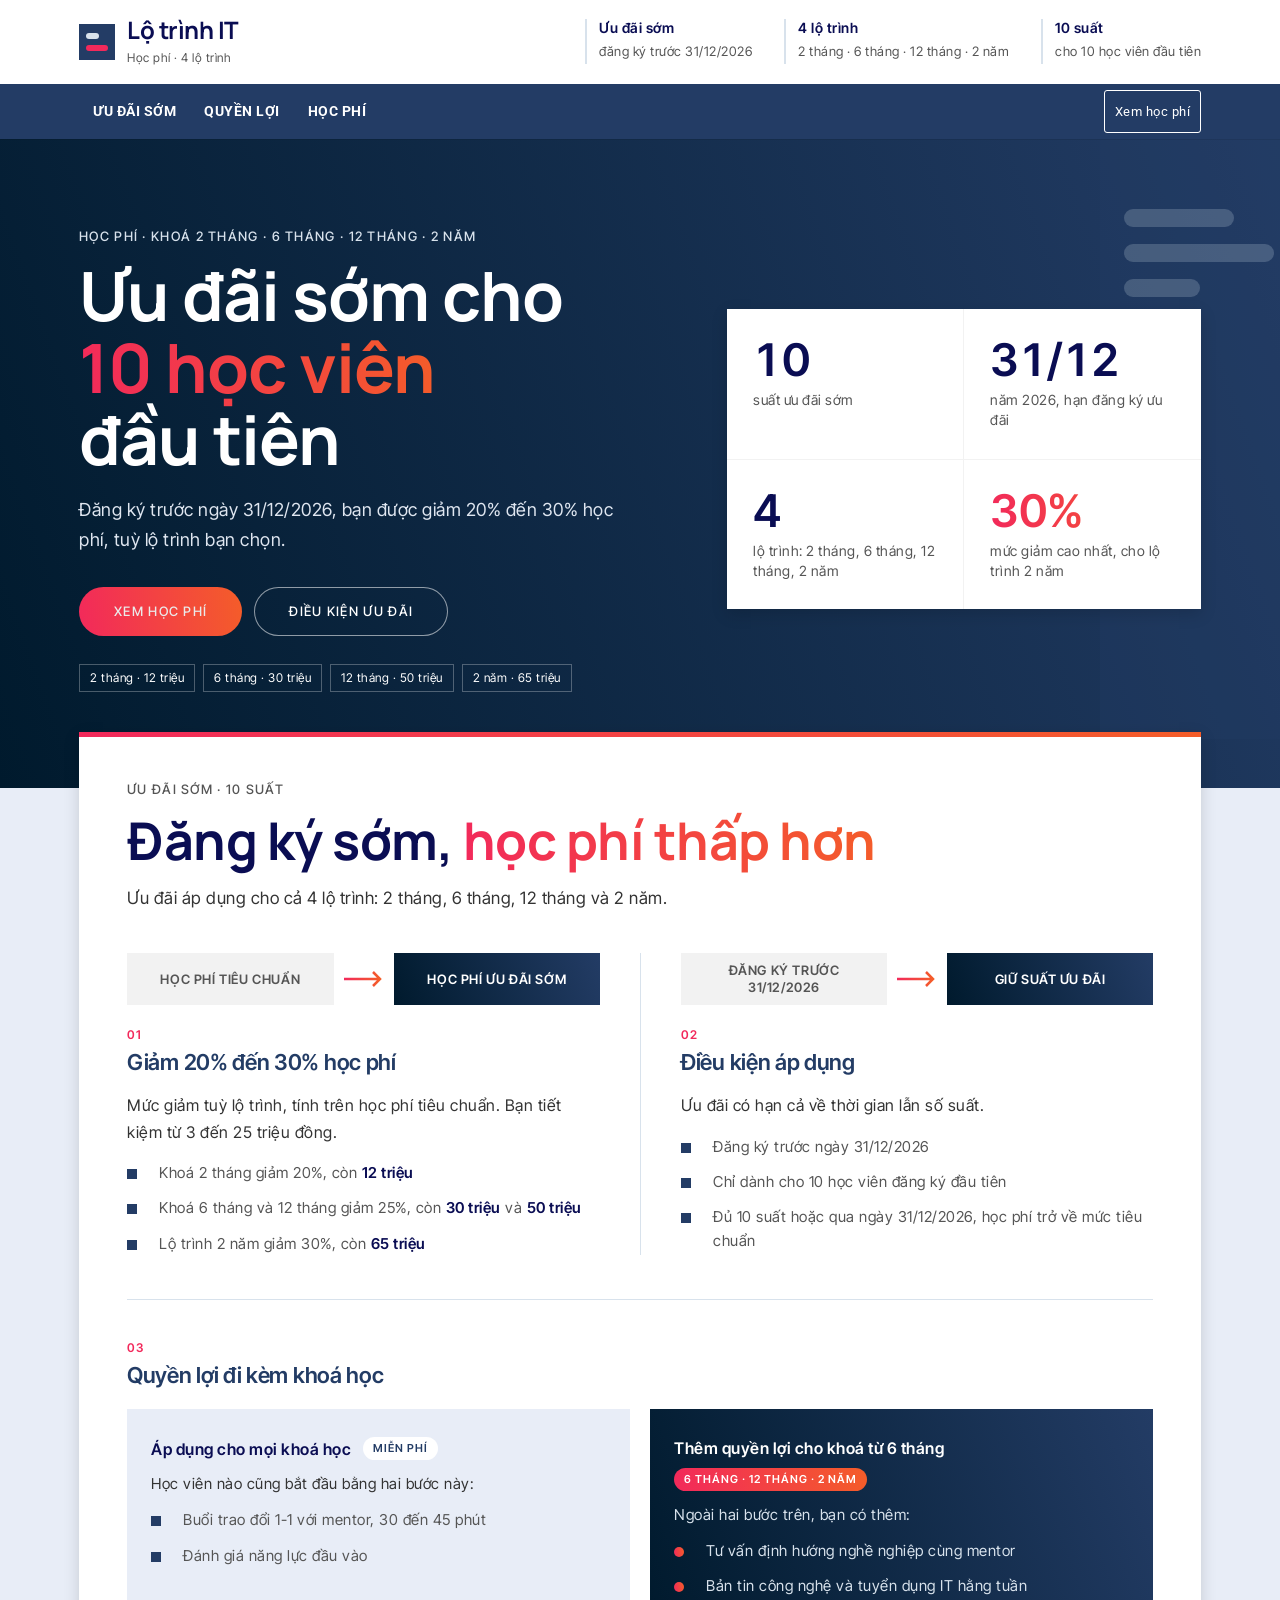
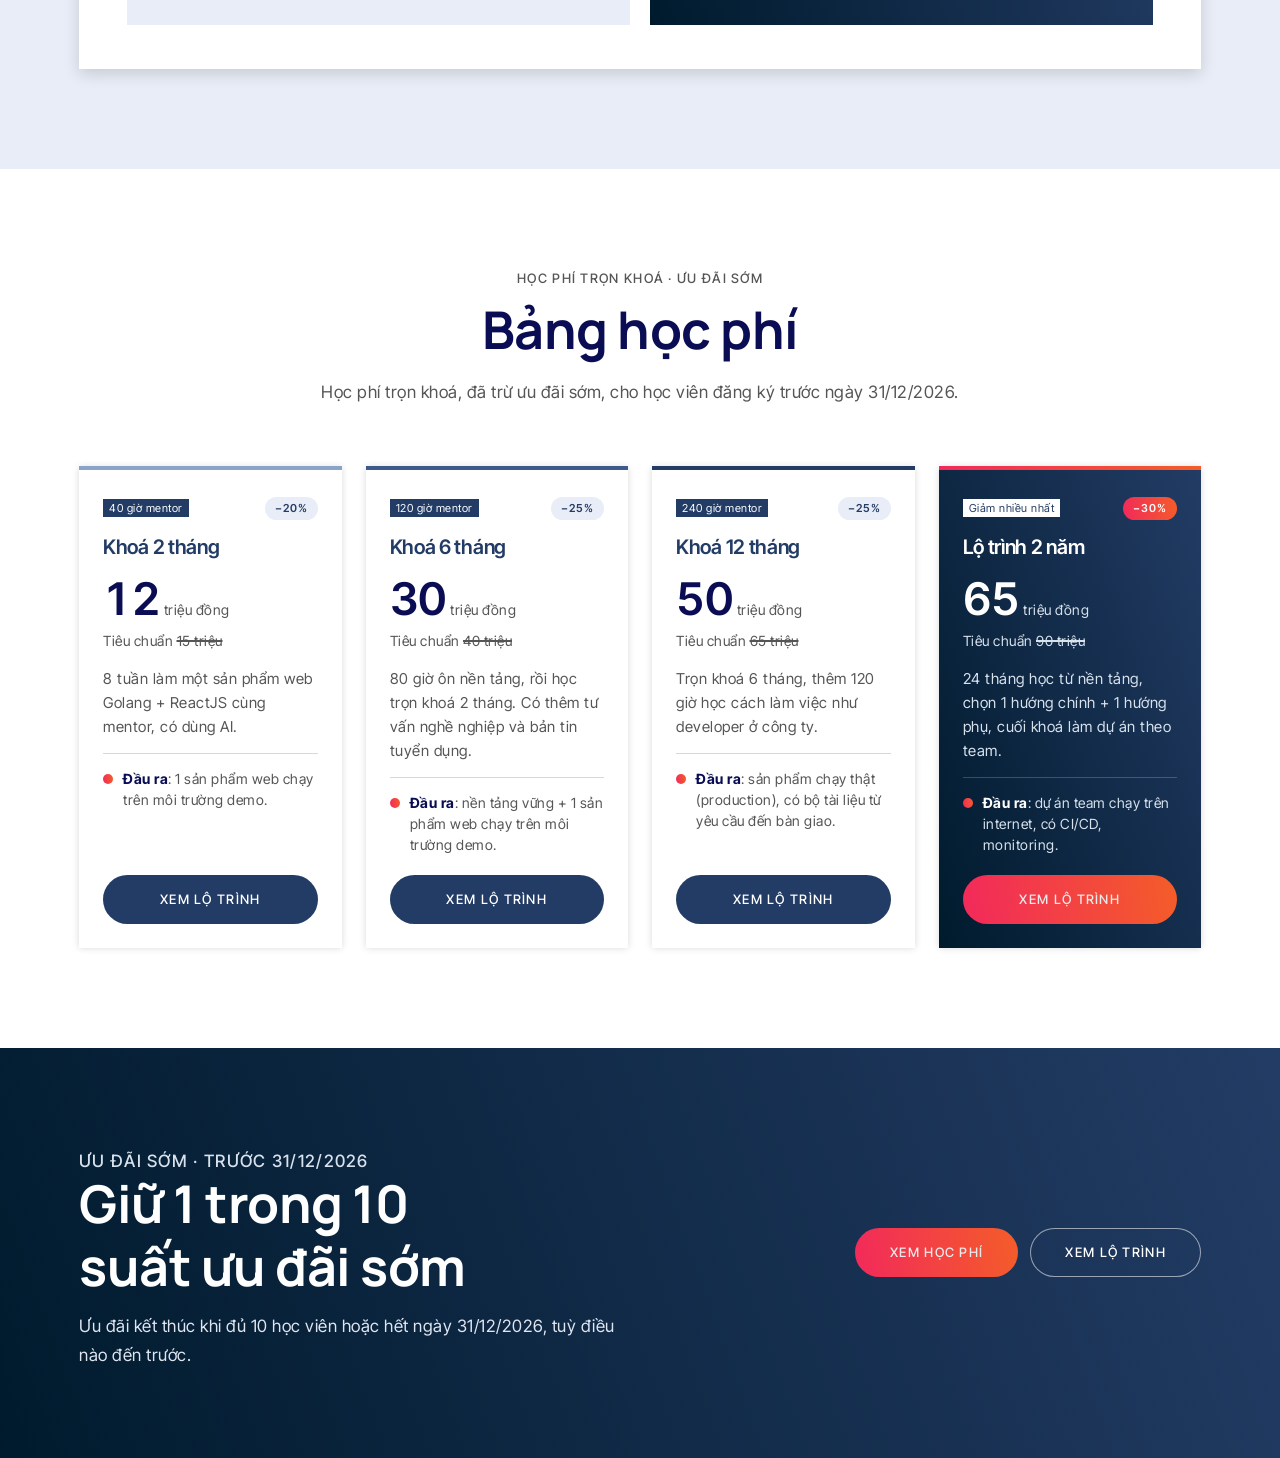
==== commit de8dd56c: "feat(site): set early-bird price to 50 and 65 million The 12-month course now costs 50 million and t" ====
--- a/public/hoc-phi-530f586a.html
+++ b/public/hoc-phi-530f586a.html
@@ -52,7 +52,7 @@
         <a class="btn btn-primary" href="#bang-gia">Xem học phí</a>
         <a class="btn btn-ghost" href="#uu-dai">Điều kiện ưu đãi</a>
       </div>
-      <div class="hero-meta"><span class="chip">2 tháng · 12 triệu</span><span class="chip">6 tháng · 30 triệu</span><span class="chip">12 tháng · 48,75 triệu</span><span class="chip">2 năm · 63 triệu</span></div>
+      <div class="hero-meta"><span class="chip">2 tháng · 12 triệu</span><span class="chip">6 tháng · 30 triệu</span><span class="chip">12 tháng · 50 triệu</span><span class="chip">2 năm · 65 triệu</span></div>
     </div>
     <div class="stats reveal">
       <div class="stat"><b>10</b><span>suất ưu đãi sớm</span></div>
@@ -71,11 +71,11 @@
       <article class="value">
         <p class="shift"><span class="from">Học phí tiêu chuẩn</span><span class="sr-only"> chuyển sang </span><svg class="shift-arrow" viewBox="0 0 40 16" aria-hidden="true"><path d="M0 8h36M29 1l7 7-7 7" fill="none" stroke="url(#shift-grad)" stroke-width="2.5"/></svg><span class="to">Học phí ưu đãi sớm</span></p>
         <h3><span class="no">01</span>Giảm 20% đến 30% học phí</h3>
-        <p>Mức giảm tuỳ lộ trình, tính trên học phí tiêu chuẩn. Bạn tiết kiệm từ 3 đến 27 triệu đồng.</p>
+        <p>Mức giảm tuỳ lộ trình, tính trên học phí tiêu chuẩn. Bạn tiết kiệm từ 3 đến 25 triệu đồng.</p>
         <ul class="checks">
           <li><span>Khoá 2 tháng giảm 20%, còn <b>12 triệu</b></span></li>
-          <li><span>Khoá 6 tháng và 12 tháng giảm 25%, còn <b>30 triệu</b> và <b>48,75 triệu</b></span></li>
-          <li><span>Lộ trình 2 năm giảm 30%, còn <b>63 triệu</b></span></li>
+          <li><span>Khoá 6 tháng và 12 tháng giảm 25%, còn <b>30 triệu</b> và <b>50 triệu</b></span></li>
+          <li><span>Lộ trình 2 năm giảm 30%, còn <b>65 triệu</b></span></li>
         </ul></article>
       <article class="value">
         <p class="shift"><span class="from">Đăng ký trước 31/12/2026</span><span class="sr-only"> chuyển sang </span><svg class="shift-arrow" viewBox="0 0 40 16" aria-hidden="true"><path d="M0 8h36M29 1l7 7-7 7" fill="none" stroke="url(#shift-grad)" stroke-width="2.5"/></svg><span class="to">Giữ suất ưu đãi</span></p>
@@ -133,7 +133,7 @@
     <article class="card phase price-card reveal"><span class="idx"></span>
       <div class="top"><span class="tag">240 giờ mentor</span><span class="perk-tag save">−25%</span></div>
       <h3>Khoá 12 tháng</h3>
-      <p class="hrs"><span class="sr-only">Học phí ưu đãi sớm: </span>48,75<small> triệu đồng</small></p>
+      <p class="hrs"><span class="sr-only">Học phí ưu đãi sớm: </span>50<small> triệu đồng</small></p>
       <p class="was">Tiêu chuẩn <s>65 triệu</s></p>
       <p class="out">Trọn khoá 6 tháng, thêm 120 giờ học cách làm việc như developer ở công ty.</p>
       <p class="gate"><i class="gate-dot"></i><span><b>Đầu ra</b>: sản phẩm chạy thật (production), có bộ tài liệu từ yêu cầu đến bàn giao.</span></p>
@@ -142,7 +142,7 @@
     <article class="card phase price-card best reveal"><span class="idx"></span>
       <div class="top"><span class="tag">Giảm nhiều nhất</span><span class="perk-tag save">−30%</span></div>
       <h3>Lộ trình 2 năm</h3>
-      <p class="hrs"><span class="sr-only">Học phí ưu đãi sớm: </span>63<small> triệu đồng</small></p>
+      <p class="hrs"><span class="sr-only">Học phí ưu đãi sớm: </span>65<small> triệu đồng</small></p>
       <p class="was">Tiêu chuẩn <s>90 triệu</s></p>
       <p class="out">24 tháng học từ nền tảng, chọn 1 hướng chính + 1 hướng phụ, cuối khoá làm dự án theo team.</p>
       <p class="gate"><i class="gate-dot"></i><span><b>Đầu ra</b>: dự án team chạy trên internet, có CI/CD, monitoring.</span></p>
--- a/public/assets/site.css
+++ b/public/assets/site.css
@@ -13,6 +13,8 @@
   --font-sans:"Inter Tight",system-ui,sans-serif; --font-display:Manrope,"Inter Tight",sans-serif; --font-ui:Roboto,Arial,sans-serif;
   /* derived: mid-navy for stage 2 bars, between navy-700 and surface-blue-100 */
   --navy-500:#3d5a8a; --navy-300:#8aa4c8;
+  /* derived: crimson darkened to 4.5:1+ on white, for form error text */
+  --danger-700:#b3123c; --danger-50:#fdecef;
   --nav-h:55px;
   color-scheme:light;
 }
@@ -225,10 +227,6 @@
 .pattern .k{font-size:12px;letter-spacing:1.3px;text-transform:uppercase;font-weight:600;color:var(--accent-crimson)}
 .pattern p{font-size:15px;line-height:1.6}
 .pattern p b{color:var(--navy-900)}
-.step{display:grid;gap:10px;align-content:start;padding:28px var(--space-5)}
-.step .n{font-size:40px;line-height:1;font-weight:600;color:var(--navy-900);font-variant-numeric:tabular-nums}
-.step:last-child .n{background:var(--gradient-accent);-webkit-background-clip:text;background-clip:text;color:transparent}
-.step p{font-size:15px;line-height:1.6}
 td a{color:var(--navy-700);font-weight:600}
 /* value section: white panel lifted over the hero, framed as "from -> to" shifts */
 .value-sec{padding-top:0;background:var(--surface-blue-50)}
@@ -262,6 +260,29 @@
 .sr-only{position:absolute;width:1px;height:1px;overflow:hidden;clip:rect(0 0 0 0);white-space:nowrap}
 .sub-h{font-size:16px;line-height:1.4;font-weight:600;color:var(--navy-900);margin:22px 0 10px}
 
+/* ===== sign-up form (#dang-ky): white panel with the accent top bar, as .value-panel ===== */
+.reg{position:relative;max-width:760px;margin:0 auto;background:var(--surface-0);box-shadow:var(--shadow-float);padding:40px 44px 36px}
+.reg::before{content:"";position:absolute;inset:0 0 auto 0;height:5px;background:var(--gradient-accent)}
+.reg-grid{display:grid;grid-template-columns:1fr 1fr;gap:20px 24px}
+.field{display:grid;gap:6px;align-content:start}
+.field.full{grid-column:1/-1}
+.field label{font-size:14px;line-height:1.4;font-weight:600;color:var(--navy-900)}
+.field label small{font-size:13px;font-weight:400;color:var(--gray-600)}
+.field input,.field select{width:100%;min-height:48px;margin:0;padding:10px 14px;font-family:inherit;font-size:16px;line-height:1.4;letter-spacing:normal;color:var(--gray-800);background-color:var(--surface-0);border:1px solid var(--gray-300);border-radius:var(--radius-sm);transition:border-color .2s}
+.field select{appearance:none;-webkit-appearance:none;padding-right:40px;cursor:pointer;background-image:url("data:image/svg+xml,%3Csvg xmlns='http://www.w3.org/2000/svg' viewBox='0 0 12 8'%3E%3Cpath d='M1 1l5 5 5-5' fill='none' stroke='%23233c65' stroke-width='2'/%3E%3C/svg%3E");background-repeat:no-repeat;background-position:right 14px center;background-size:12px 8px}
+.field input:hover,.field select:hover{border-color:var(--navy-300)}
+.field input:focus,.field select:focus{border-color:var(--navy-700)}
+.field [aria-invalid="true"]{border-color:var(--danger-700)}
+.field-err{font-size:14px;line-height:1.4;color:var(--danger-700)}
+.field-err:empty{display:none}
+.hp{position:absolute;left:-9999px;width:1px;height:1px;overflow:hidden}
+.reg-foot{display:flex;flex-wrap:wrap;align-items:center;justify-content:space-between;gap:16px 24px;margin-top:28px;padding-top:24px;border-top:1px solid var(--surface-blue-100)}
+.reg-consent{font-size:14px;line-height:1.5;color:var(--gray-600);max-width:46ch}
+.reg .btn[disabled]{opacity:.7;cursor:progress}
+.reg-status{margin-top:20px}
+.reg-status:empty{display:none}
+.reg-status.err{background:var(--danger-50);color:var(--danger-700)}
+
 /* reveal (progressive: only hidden when JS + motion allowed) */
 @media (prefers-reduced-motion:no-preference){
   .js .reveal{opacity:0;transform:translateY(14px);transition:opacity .5s ease-out,transform .5s ease-out}
@@ -319,6 +340,8 @@
   .btn{width:100%}
   .hero-cta{flex-direction:column}
   .btn-outline{display:none}
+  .reg{padding:32px 18px 28px}
+  .reg-grid{grid-template-columns:1fr}
   /* tables become stacked cards */
   .tbl{background:transparent;box-shadow:none}
   table,tbody,tr,td{display:block}
